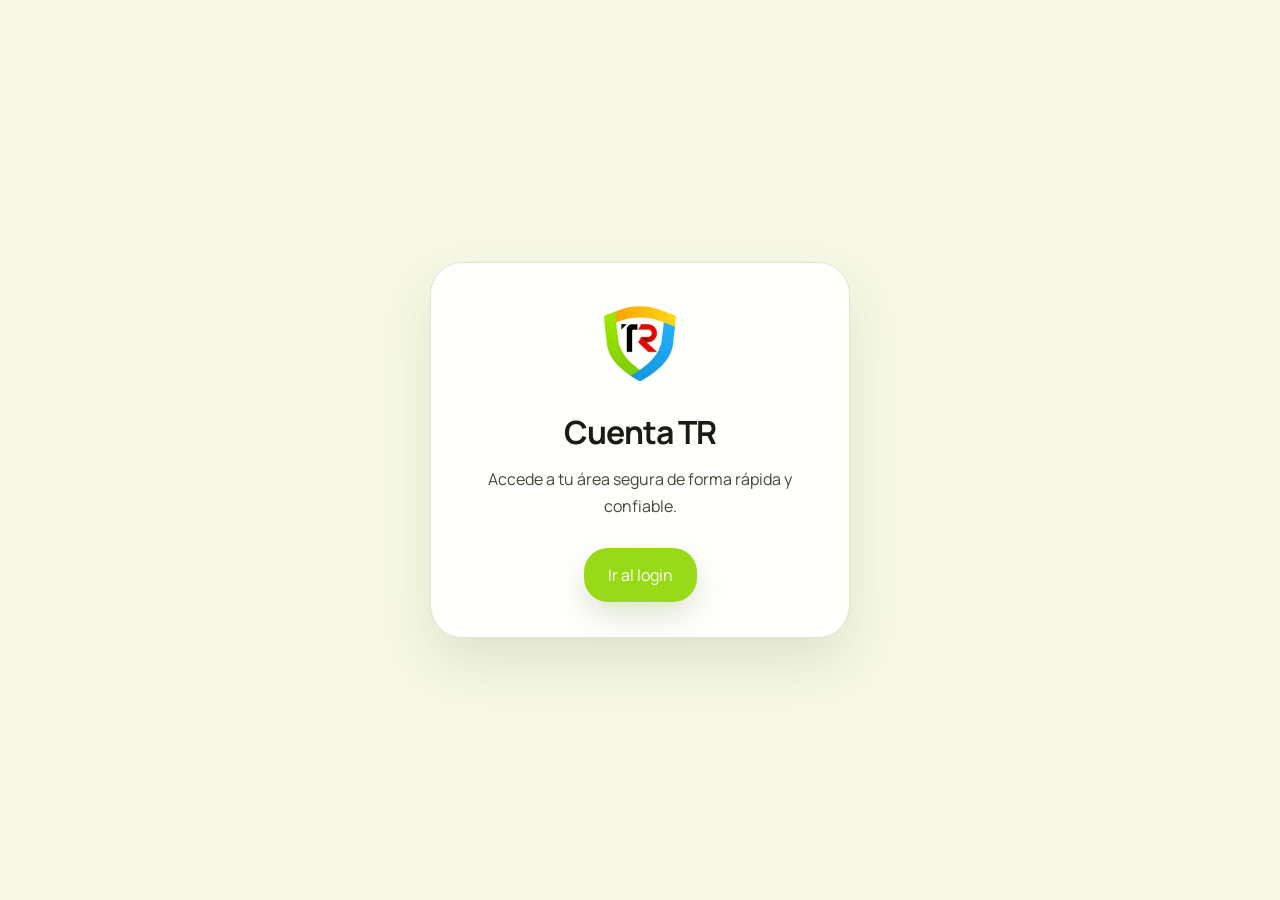
==== index.html @ 4c5c0c67 "feat(auth): redirigir login y nuevo acceso a wallet feat(wallet): crear vista wallet responsive feat" ====
<!DOCTYPE html>
<html lang="es">
<head>
    <meta charset="utf-8"/>
    <meta name="viewport" content="width=device-width, initial-scale=1.0"/>
    <meta name="theme-color" content="#98d918"/>
    <meta name="application-name" content="Cuenta TR"/>
    <meta name="apple-mobile-web-app-capable" content="yes"/>
    <meta name="apple-mobile-web-app-status-bar-style" content="default"/>
    <link href="https://fonts.googleapis.com/css2?family=Manrope:wght@400;500;600;700;800&display=swap" rel="stylesheet"/>
    <link href="https://fonts.googleapis.com/css2?family=Material+Symbols+Outlined:wght,FILL@100..700,0..1&display=swap" rel="stylesheet"/>
    <link rel="manifest" href="manifest.webmanifest"/>
    <link rel="icon" href="img/icon-192.png"/>
    <link rel="apple-touch-icon" href="img/icon-192.png"/>
    <link href="CSS/index.css" rel="stylesheet"/>
    <title>Cuenta TR</title>
    <style>
        .landing-shell {
            min-height: 100vh;
            display: flex;
            align-items: center;
            justify-content: center;
            padding: 2rem;
            background-color: var(--background);
        }
        .landing-card {
            width: 100%;
            max-width: 420px;
            background: rgba(255, 255, 255, 0.95);
            border: 1px solid rgba(194, 202, 175, 0.5);
            border-radius: 2rem;
            box-shadow: 0 24px 55px rgba(48, 67, 10, 0.12);
            padding: 2.2rem;
            text-align: center;
        }
        .landing-logo {
            width: 88px;
            height: 88px;
            margin: 0 auto 1.5rem;
        }
        .landing-copy h1 {
            margin: 0;
            font-size: 2rem;
            letter-spacing: -0.03em;
        }
        .landing-copy p {
            margin: 0.75rem auto 1.75rem;
            color: var(--on-surface-variant);
            line-height: 1.7;
        }
    </style>
</head>
<body>
    <main class="landing-shell">
        <section class="landing-card">
            <img class="landing-logo" src="img/TR Icono.png" alt="Logo Cuenta TR" />
            <div class="landing-copy">
                <h1>Cuenta TR</h1>
                <p>Accede a tu área segura de forma rápida y confiable.</p>
            </div>
            <a class="primary-button" href="HTML/login.html">Ir al login</a>
        </section>
    </main>
    <script src="JS/pwa.js"></script>
</body>
</html>
---- CSS/index.css ----
:root {
    --background: #f7f9e6;
    --surface: #ffffff;
    --surface-soft: #edf1d8;
    --primary: #98d918;
    --primary-dark: #466800;
    --secondary: #00668a;
    --tertiary: #edc200;
    --outline: #c2caaf;
    --on-surface: #191d11;
    --on-background: #191d11;
    --on-surface-variant: #424935;
    --border: rgba(115, 122, 99, 0.35);
}

* {
    box-sizing: border-box;
}

html {
    scroll-behavior: smooth;
}

body {
    margin: 0;
    min-height: 100vh;
    font-family: 'Manrope', sans-serif;
    background-color: var(--background);
    color: var(--on-surface);
}

img {
    display: block;
    max-width: 100%;
    height: auto;
}

button,
input,
a {
    font: inherit;
}

.material-symbols-outlined {
    font-variation-settings: 'FILL' 0, 'wght' 400, 'GRAD' 0, 'opsz' 24;
}

.primary-button {
    display: inline-flex;
    align-items: center;
    justify-content: center;
    padding: 1rem 1.5rem;
    border-radius: 1.5rem;
    border: none;
    background-color: var(--primary);
    color: #ffffff;
    text-decoration: none;
    transition: transform 0.2s ease, filter 0.2s ease;
    box-shadow: 0 14px 30px rgba(72, 112, 10, 0.18);
}

.primary-button:hover {
    filter: brightness(1.05);
    transform: translateY(-1px);
}

button:disabled {
    cursor: not-allowed;
    opacity: 0.7;
}

input::placeholder {
    color: rgba(25, 29, 17, 0.45);
}
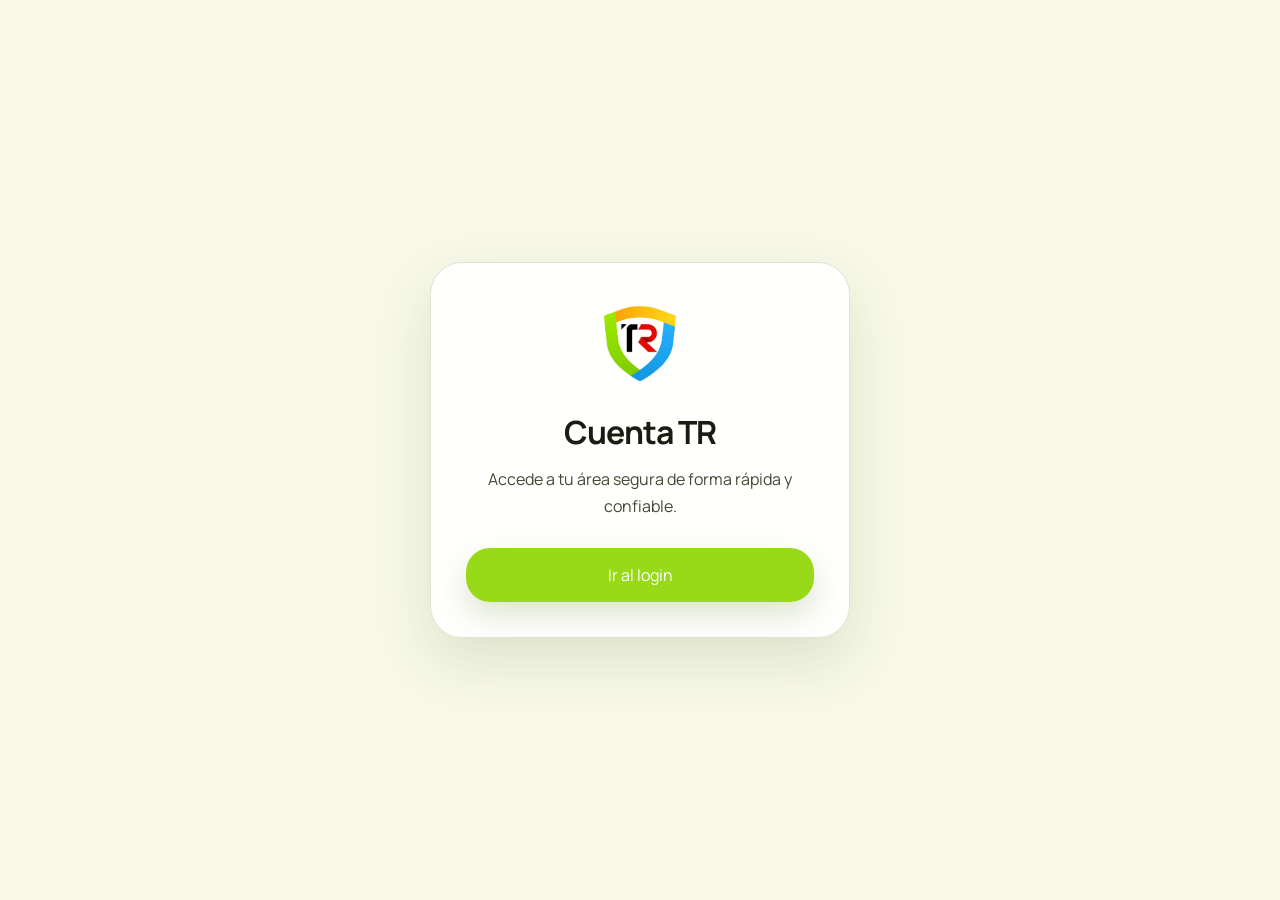
==== commit e51d1de5: "feat(pwa): integrar autenticacion y recuperacion con backend" ====
--- a/index.html
+++ b/index.html
@@ -48,6 +48,10 @@
             color: var(--on-surface-variant);
             line-height: 1.7;
         }
+        .landing-actions {
+            display: grid;
+            gap: 0.75rem;
+        }
     </style>
 </head>
 <body>
@@ -58,9 +62,12 @@
                 <h1>Cuenta TR</h1>
                 <p>Accede a tu área segura de forma rápida y confiable.</p>
             </div>
-            <a class="primary-button" href="HTML/login.html">Ir al login</a>
+            <div class="landing-actions">
+                <button class="primary-button" type="button" id="landing-login-button">Ir al login</button>
+            </div>
         </section>
     </main>
+    <script src="JS/config/appConfig.js"></script>
     <script src="JS/pwa.js"></script>
 </body>
 </html>
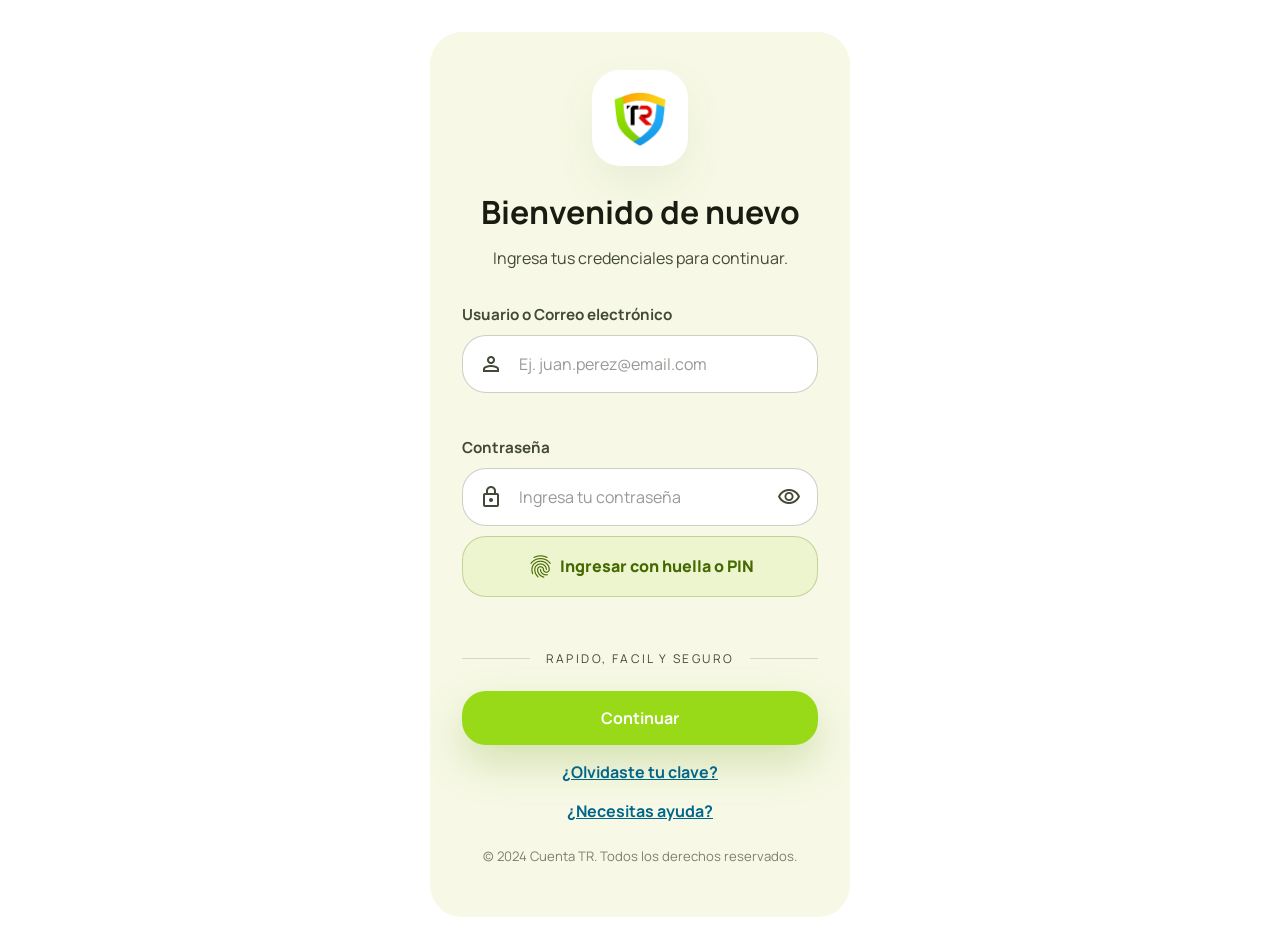
==== commit c7705bd7: "feat(pwa): abrir directamente el login y renovar la pantalla de inicio" ====
--- a/index.html
+++ b/index.html
@@ -14,6 +14,13 @@
     <link rel="apple-touch-icon" href="img/icon-192.png"/>
     <link href="CSS/index.css" rel="stylesheet"/>
     <title>Cuenta TR</title>
+    <script>
+        window.location.replace(
+            './HTML/login.html' +
+            window.location.search +
+            window.location.hash
+        );
+    </script>
     <style>
         .landing-shell {
             min-height: 100vh;
@@ -54,7 +61,7 @@
         }
     </style>
 </head>
-<body>
+<body aria-busy="true">
     <main class="landing-shell">
         <section class="landing-card">
             <img class="landing-logo" src="img/TR Icono.png" alt="Logo Cuenta TR" />
@@ -63,11 +70,11 @@
                 <p>Accede a tu área segura de forma rápida y confiable.</p>
             </div>
             <div class="landing-actions">
-                <button class="primary-button" type="button" id="landing-login-button">Ir al login</button>
+                <p>Abriendo tu acceso seguro...</p>
             </div>
         </section>
     </main>
     <script src="JS/config/appConfig.js"></script>
     <script src="JS/pwa.js"></script>
 </body>
-</html>+</html>
